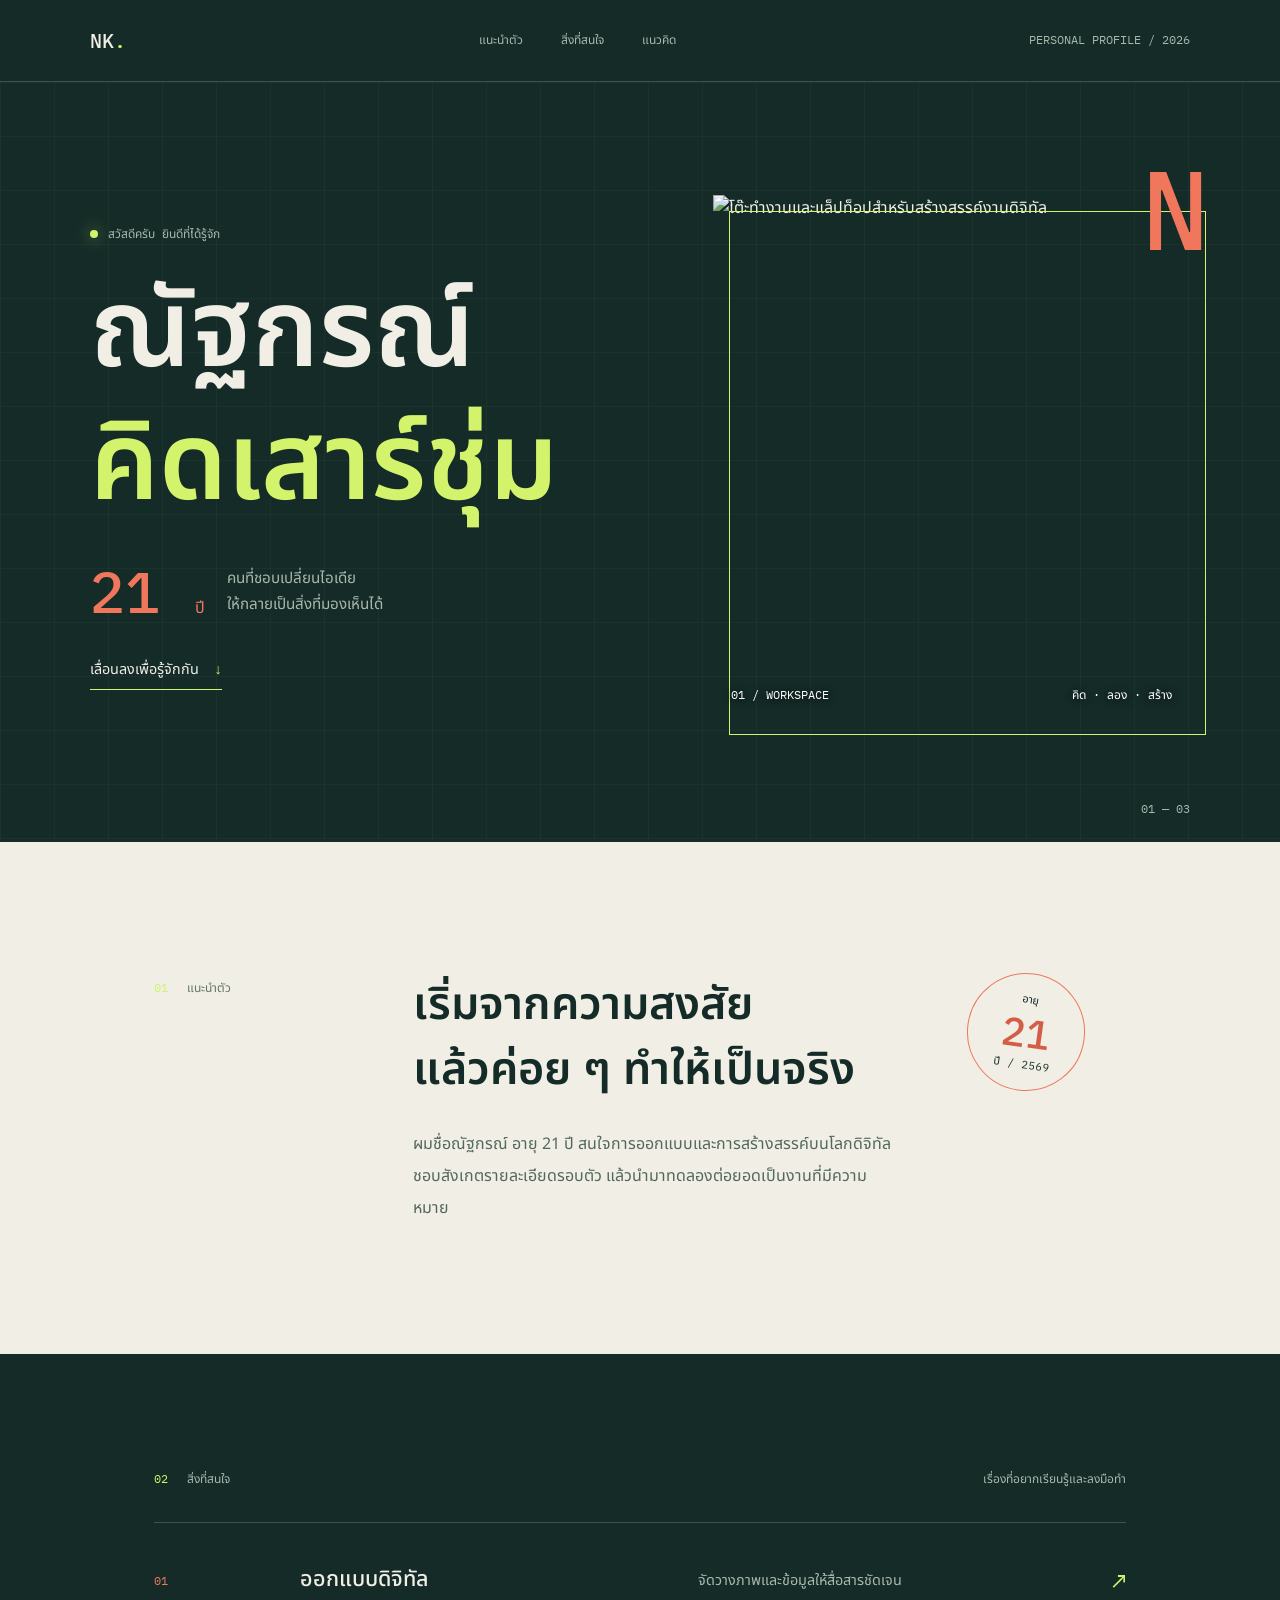
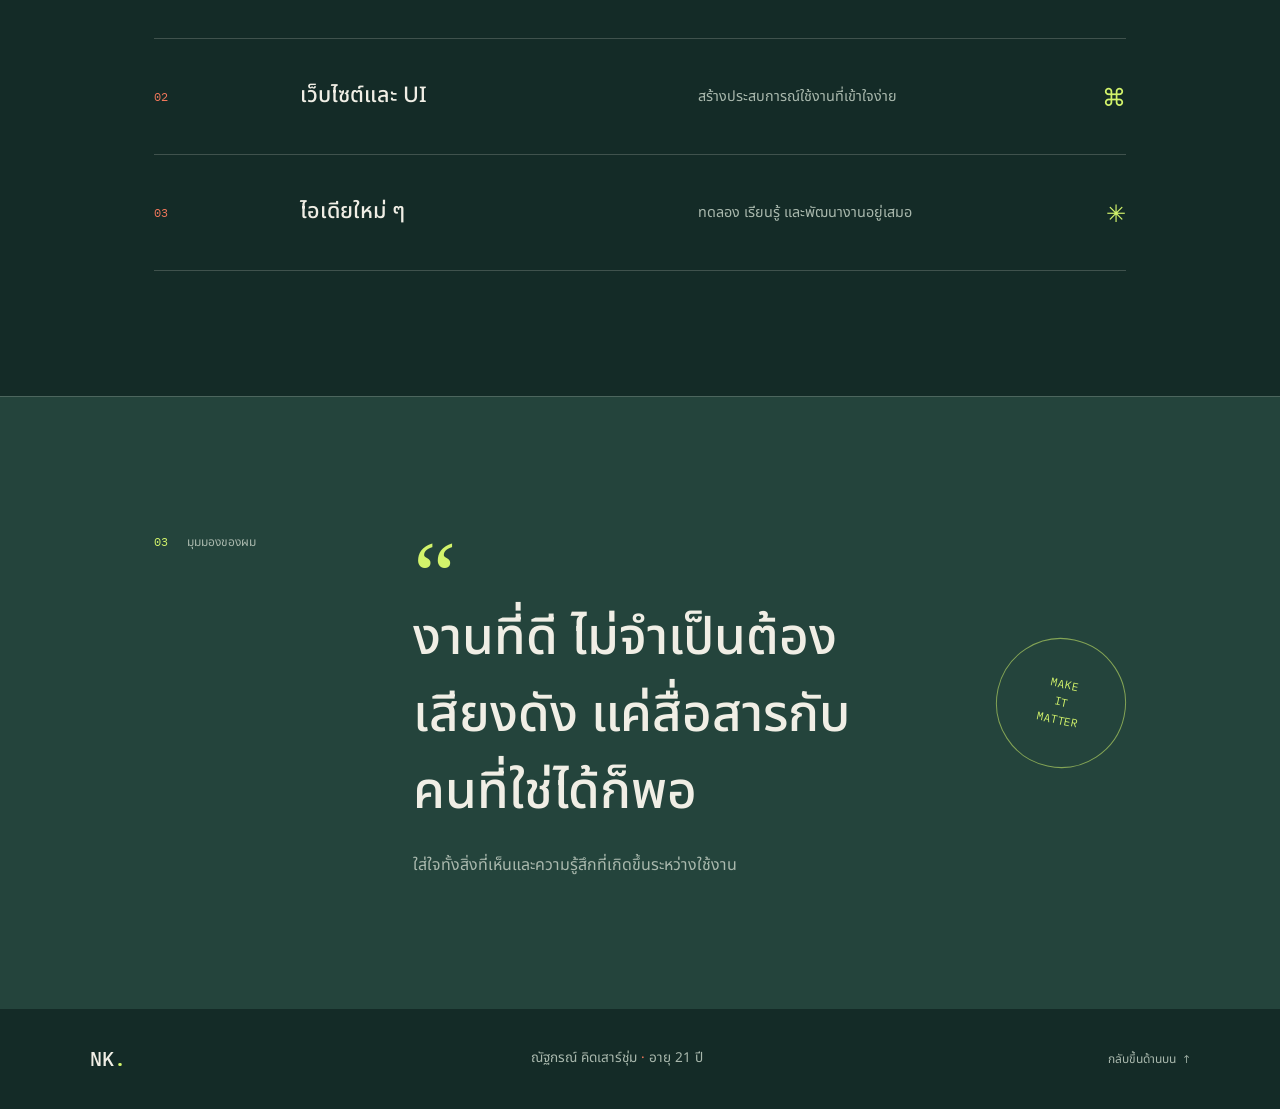
==== LAB2/index.html @ dde83a1d "Add LAB2 personal profile site" ====
<!DOCTYPE html>
<html lang="th">
<head>
  <meta charset="UTF-8">
  <meta name="viewport" content="width=device-width, initial-scale=1.0">
  <meta name="theme-color" content="#142b27">
  <meta name="description" content="พื้นที่แนะนำตัวและความสนใจของ ณัฐกรณ์ คิดเสาร์ชุ่ม">
  <title>ณัฐกรณ์ คิดเสาร์ชุ่ม — พื้นที่ส่วนตัว</title>
  <link rel="preconnect" href="https://fonts.googleapis.com">
  <link rel="preconnect" href="https://fonts.gstatic.com" crossorigin>
  <link href="https://fonts.googleapis.com/css2?family=IBM+Plex+Mono:wght@400;500&family=Noto+Sans+Thai:wght@400;500;600;700&display=swap" rel="stylesheet">
  <link rel="stylesheet" href="style.css">
</head>
<body>
  <header class="site-header">
    <a class="wordmark" href="#top" aria-label="กลับไปด้านบน">NK<span>.</span></a>
    <nav aria-label="เมนูหลัก">
      <a href="#about">แนะนำตัว</a>
      <a href="#interests">สิ่งที่สนใจ</a>
      <a href="#thought">แนวคิด</a>
    </nav>
    <span class="header-note">PERSONAL PROFILE / 2026</span>
  </header>

  <main id="top">
    <section class="hero" aria-labelledby="hero-title">
      <div class="hero-copy">
        <p class="eyebrow"><span class="status-dot"></span> สวัสดีครับ ยินดีที่ได้รู้จัก</p>
        <h1 id="hero-title">ณัฐกรณ์<br><span>คิดเสาร์ชุ่ม</span></h1>
        <div class="hero-meta">
          <span class="age">21 <small>ปี</small></span>
          <p>คนที่ชอบเปลี่ยนไอเดีย<br>ให้กลายเป็นสิ่งที่มองเห็นได้</p>
        </div>
        <a class="text-link" href="#about">เลื่อนลงเพื่อรู้จักกัน <span aria-hidden="true">↓</span></a>
      </div>
      <figure class="hero-visual">
        <img src="https://images.unsplash.com/photo-1498050108023-c5249f4df085?auto=format&fit=crop&w=1200&q=85" alt="โต๊ะทำงานและแล็ปท็อปสำหรับสร้างสรรค์งานดิจิทัล">
        <figcaption><span>01 / WORKSPACE</span><span>คิด · ลอง · สร้าง</span></figcaption>
        <span class="visual-mark" aria-hidden="true">N</span>
      </figure>
      <span class="hero-index" aria-hidden="true">01 — 03</span>
    </section>

    <section class="intro section-grid" id="about">
      <p class="section-label"><span>01</span> แนะนำตัว</p>
      <div class="intro-copy">
        <h2>เริ่มจากความสงสัย<br>แล้วค่อย ๆ ทำให้เป็นจริง</h2>
        <p>ผมชื่อณัฐกรณ์ อายุ 21 ปี สนใจการออกแบบและการสร้างสรรค์บนโลกดิจิทัล ชอบสังเกตรายละเอียดรอบตัว แล้วนำมาทดลองต่อยอดเป็นงานที่มีความหมาย</p>
      </div>
      <div class="intro-stamp" aria-label="อายุ 21 ปี"><span>อายุ</span><strong>21</strong><span>ปี / 2569</span></div>
    </section>

    <section class="interests" id="interests">
      <div class="section-heading">
        <p class="section-label"><span>02</span> สิ่งที่สนใจ</p>
        <p class="section-aside">เรื่องที่อยากเรียนรู้และลงมือทำ</p>
      </div>
      <div class="interest-list">
        <article class="interest-row">
          <span class="interest-number">01</span>
          <h3>ออกแบบดิจิทัล</h3>
          <p>จัดวางภาพและข้อมูลให้สื่อสารชัดเจน</p>
          <span class="interest-symbol" aria-hidden="true">↗</span>
        </article>
        <article class="interest-row">
          <span class="interest-number">02</span>
          <h3>เว็บไซต์และ UI</h3>
          <p>สร้างประสบการณ์ใช้งานที่เข้าใจง่าย</p>
          <span class="interest-symbol" aria-hidden="true">⌘</span>
        </article>
        <article class="interest-row">
          <span class="interest-number">03</span>
          <h3>ไอเดียใหม่ ๆ</h3>
          <p>ทดลอง เรียนรู้ และพัฒนางานอยู่เสมอ</p>
          <span class="interest-symbol" aria-hidden="true">✳</span>
        </article>
      </div>
    </section>

    <section class="thought section-grid" id="thought">
      <p class="section-label"><span>03</span> มุมมองของผม</p>
      <div class="thought-copy">
        <span class="quote-mark" aria-hidden="true">“</span>
        <blockquote>งานที่ดี ไม่จำเป็นต้องเสียงดัง แค่สื่อสารกับคนที่ใช่ได้ก็พอ</blockquote>
        <p>ใส่ใจทั้งสิ่งที่เห็นและความรู้สึกที่เกิดขึ้นระหว่างใช้งาน</p>
      </div>
      <span class="thought-orbit" aria-hidden="true">MAKE<br>IT<br>MATTER</span>
    </section>
  </main>

  <footer class="site-footer">
    <a class="wordmark" href="#top">NK<span>.</span></a>
    <p>ณัฐกรณ์ คิดเสาร์ชุ่ม <span>·</span> อายุ 21 ปี</p>
    <a class="back-top" href="#top">กลับขึ้นด้านบน ↑</a>
  </footer>
</body>
</html>
---- LAB2/style.css ----
:root {
  --ink: #142b27;
  --ink-soft: #24443c;
  --paper: #f0eee5;
  --muted: #a9b8ad;
  --line: rgba(240, 238, 229, 0.2);
  --lime: #d2f36b;
  --coral: #f0775b;
  --mono: 'IBM Plex Mono', monospace;
  --thai: 'Noto Sans Thai', sans-serif;
}

* { box-sizing: border-box; }

html { scroll-behavior: smooth; }

body {
  margin: 0;
  background: var(--ink);
  color: var(--paper);
  font-family: var(--thai);
  line-height: 1.7;
}

a { color: inherit; }

.site-header {
  min-height: 82px;
  padding: 0 7vw;
  display: flex;
  align-items: center;
  justify-content: space-between;
  border-bottom: 1px solid var(--line);
}

.wordmark {
  text-decoration: none;
  font: 500 1.25rem var(--mono);
  letter-spacing: 0;
}

.wordmark span { color: var(--lime); }

nav { display: flex; gap: clamp(18px, 3vw, 48px); }

nav a, .header-note, .eyebrow, .section-label, .section-aside,
.interest-number, .hero-visual figcaption, .back-top {
  font-family: var(--mono), var(--thai);
  font-size: 0.75rem;
  letter-spacing: 0;
}

nav a { text-decoration: none; color: var(--muted); transition: color 180ms ease; }
nav a:hover, .back-top:hover { color: var(--lime); }
.header-note { color: var(--muted); }

.hero {
  position: relative;
  min-height: min(760px, calc(100svh - 82px));
  padding: 90px 7vw 100px;
  display: grid;
  grid-template-columns: 1.08fr 0.92fr;
  align-items: center;
  gap: 5vw;
  overflow: hidden;
  background-image: linear-gradient(rgba(240, 238, 229, 0.035) 1px, transparent 1px), linear-gradient(90deg, rgba(240, 238, 229, 0.035) 1px, transparent 1px);
  background-size: 54px 54px;
}

.hero-copy { position: relative; z-index: 1; animation: rise-in 700ms ease both; }
.eyebrow { color: var(--muted); display: flex; align-items: center; gap: 10px; margin: 0 0 23px; }
.status-dot { width: 8px; height: 8px; border-radius: 50%; background: var(--lime); box-shadow: 0 0 16px rgba(210, 243, 107, 0.65); }

.hero h1 {
  margin: 0;
  font-size: clamp(3.4rem, 8.5vw, 8rem);
  line-height: 1.22;
  font-weight: 600;
  letter-spacing: 0;
}

.hero h1 span { color: var(--lime); }
.hero-meta { display: flex; align-items: center; gap: 22px; margin: 30px 0 36px; }
.age { color: var(--coral); font: 500 3.6rem/1 var(--mono); }
.age small { font: 400 1rem var(--thai); }
.hero-meta p { margin: 0; color: var(--muted); font-size: 0.95rem; }
.text-link { display: inline-flex; gap: 16px; text-decoration: none; border-bottom: 1px solid var(--lime); padding-bottom: 6px; font-size: 0.9rem; }
.text-link span { color: var(--lime); }

.hero-visual {
  position: relative;
  height: clamp(330px, 41vw, 530px);
  margin: 0;
  animation: rise-in 850ms 120ms ease both;
}

.hero-visual::before {
  content: '';
  position: absolute;
  z-index: 1;
  inset: 16px -16px -16px 16px;
  border: 1px solid var(--lime);
  pointer-events: none;
}

.hero-visual img { width: 100%; height: 100%; object-fit: cover; display: block; filter: saturate(0.72); }
.hero-visual figcaption { position: absolute; inset: auto 18px 14px; z-index: 2; display: flex; justify-content: space-between; color: white; text-shadow: 0 1px 8px #000; }
.visual-mark { position: absolute; z-index: 2; top: -43px; right: -19px; color: var(--coral); font: 500 7rem/1 var(--mono); }
.hero-index { position: absolute; right: 7vw; bottom: 26px; color: var(--muted); font: 400 0.72rem var(--mono); }

.section-grid {
  display: grid;
  grid-template-columns: 0.8fr 2fr 0.65fr;
  gap: 5vw;
  padding: 130px 12vw;
  border-top: 1px solid var(--line);
}

.section-label { margin: 5px 0; color: var(--muted); white-space: nowrap; }
.section-label span { color: var(--lime); margin-right: 12px; }
.intro { align-items: start; background: var(--paper); color: var(--ink); }
.intro .section-label { color: #63776b; }
.intro-copy h2 { margin: 0 0 25px; font-size: clamp(1.8rem, 3.5vw, 3.2rem); line-height: 1.45; font-weight: 600; }
.intro-copy p { max-width: 600px; margin: 0; color: #53685d; font-size: 1rem; line-height: 2; }
.intro-stamp { width: 118px; height: 118px; display: flex; flex-direction: column; justify-content: center; align-items: center; border: 1px solid var(--coral); border-radius: 50%; color: var(--ink); transform: rotate(8deg); }
.intro-stamp span { font: 400 0.68rem var(--mono), var(--thai); }
.intro-stamp strong { font: 500 2.5rem/1.2 var(--mono); color: #d45e45; }

.interests { padding: 110px 12vw 125px; }
.section-heading { display: flex; align-items: baseline; justify-content: space-between; padding-bottom: 28px; border-bottom: 1px solid var(--line); }
.section-aside { color: var(--muted); margin: 0; }
.interest-row { min-height: 116px; display: grid; grid-template-columns: 0.45fr 1.35fr 1.3fr 44px; gap: 20px; align-items: center; border-bottom: 1px solid var(--line); transition: padding 180ms ease, color 180ms ease; }
.interest-row:hover { padding-left: 12px; color: var(--lime); }
.interest-number { color: var(--coral); }
.interest-row h3 { margin: 0; font-size: 1.35rem; font-weight: 500; }
.interest-row p { margin: 0; color: var(--muted); font-size: 0.9rem; }
.interest-symbol { color: var(--lime); font: 400 1.5rem var(--mono); text-align: right; }

.thought { position: relative; overflow: hidden; align-items: start; background: var(--ink-soft); }
.thought-copy { position: relative; z-index: 1; }
.quote-mark { display: block; height: 60px; color: var(--lime); font: 6rem/1 Georgia, serif; }
.thought blockquote { max-width: 750px; margin: 14px 0 20px; font-size: clamp(1.8rem, 4vw, 3.6rem); line-height: 1.5; font-weight: 500; }
.thought-copy p { margin: 0; color: var(--muted); }
.thought-orbit { justify-self: end; align-self: center; width: 130px; height: 130px; display: grid; place-content: center; border: 1px solid rgba(210, 243, 107, 0.55); border-radius: 50%; color: var(--lime); text-align: center; font: 400 0.7rem/1.6 var(--mono); transform: rotate(12deg); }

.site-footer { min-height: 100px; display: flex; align-items: center; justify-content: space-between; padding: 24px 7vw; }
.site-footer p { margin: 0; color: var(--muted); font-size: 0.85rem; }
.site-footer p span { color: var(--coral); }
.back-top { text-decoration: none; color: var(--muted); }

@keyframes rise-in {
  from { opacity: 0; transform: translateY(18px); }
  to { opacity: 1; transform: translateY(0); }
}

@media (max-width: 760px) {
  .site-header { min-height: 70px; padding-inline: 6vw; }
  .header-note { display: none; }
  nav { gap: 16px; }
  nav a { font-size: 0.68rem; }
  .hero { min-height: auto; padding: 68px 7vw 82px; grid-template-columns: 1fr; gap: 55px; }
  .hero h1 { font-size: clamp(3.6rem, 14vw, 6rem); }
  .hero-visual { height: min(95vw, 430px); margin-right: 14px; }
  .hero-index { bottom: 20px; }
  .section-grid { grid-template-columns: 1fr; gap: 28px; padding: 76px 8vw; }
  .intro-stamp { width: 100px; height: 100px; justify-self: end; margin-top: -8px; }
  .interests { padding: 76px 8vw 84px; }
  .section-heading { align-items: start; flex-direction: column; gap: 8px; }
  .interest-row { min-height: 106px; grid-template-columns: 32px 1fr 32px; gap: 12px; }
  .interest-row h3 { font-size: 1.1rem; }
  .interest-row p { grid-column: 2; grid-row: 2; align-self: start; font-size: 0.8rem; }
  .interest-symbol { grid-column: 3; grid-row: 1 / 3; }
  .thought { grid-template-columns: 1fr; }
  .thought-orbit { position: absolute; right: 7vw; bottom: 25px; width: 85px; height: 85px; font-size: 0.55rem; opacity: 0.8; }
  .site-footer { padding-inline: 7vw; flex-wrap: wrap; gap: 12px; }
  .site-footer p { order: 3; flex-basis: 100%; }
}

@media (prefers-reduced-motion: reduce) {
  *, *::before, *::after { scroll-behavior: auto !important; animation-duration: 0.01ms !important; transition-duration: 0.01ms !important; }
}
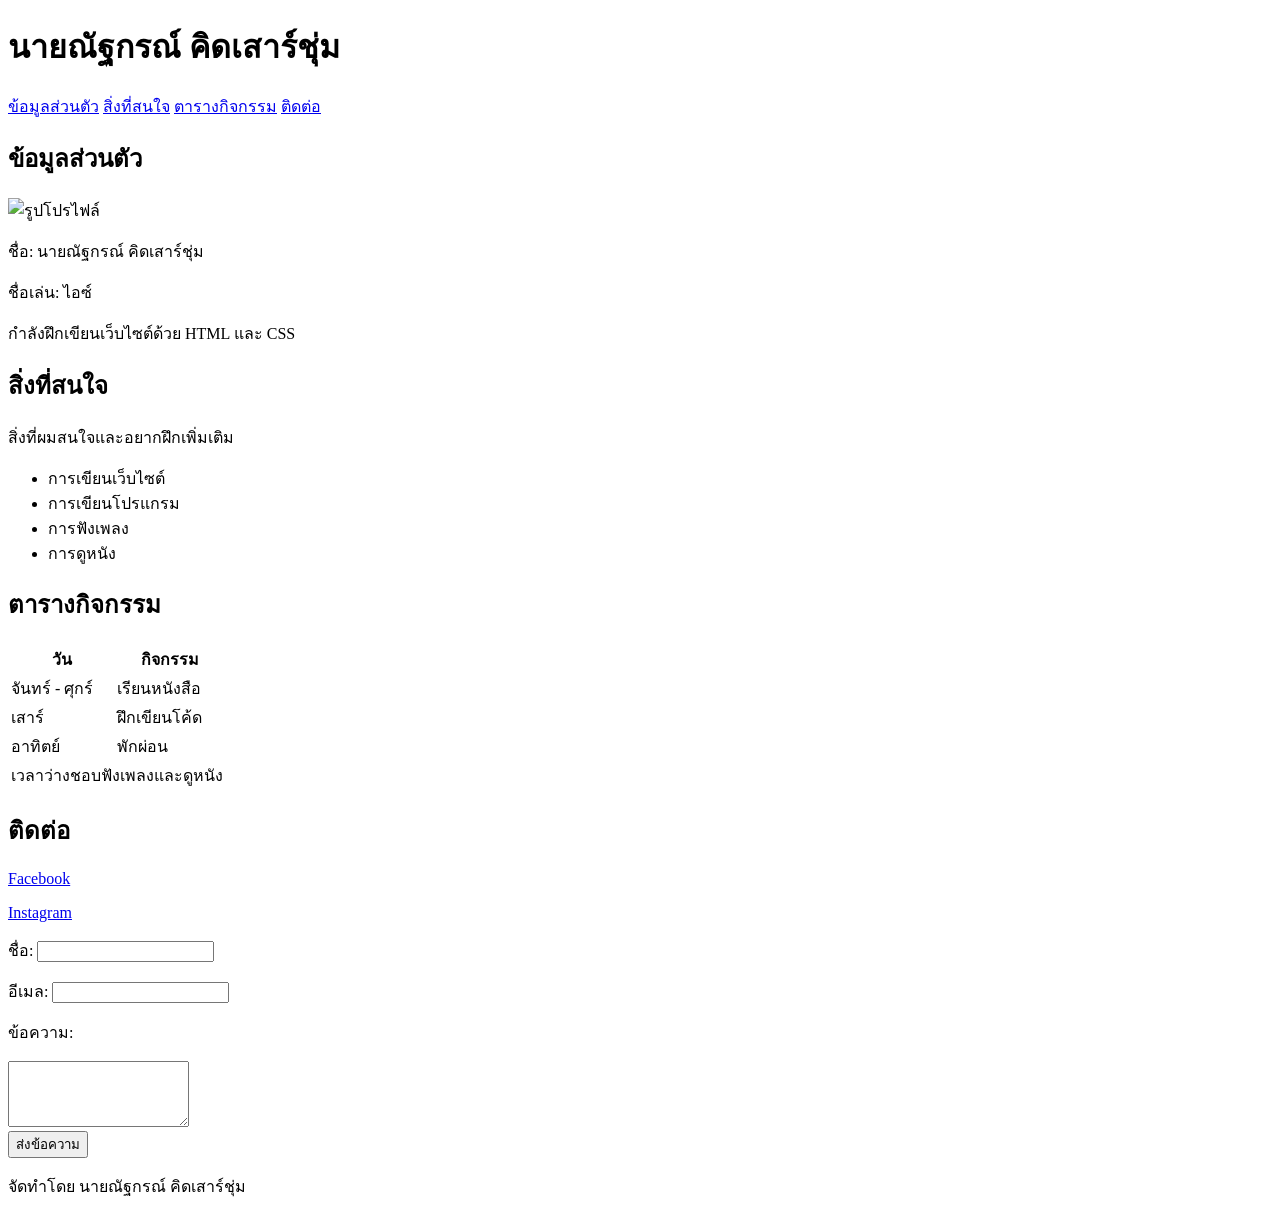
==== commit c58499e6: "Restore LAB2 directory" ====
--- a/LAB2/index.html
+++ b/LAB2/index.html
@@ -1,97 +1,86 @@
-<!DOCTYPE html>
-<html lang="th">
-<head>
-  <meta charset="UTF-8">
-  <meta name="viewport" content="width=device-width, initial-scale=1.0">
-  <meta name="theme-color" content="#142b27">
-  <meta name="description" content="พื้นที่แนะนำตัวและความสนใจของ ณัฐกรณ์ คิดเสาร์ชุ่ม">
-  <title>ณัฐกรณ์ คิดเสาร์ชุ่ม — พื้นที่ส่วนตัว</title>
-  <link rel="preconnect" href="https://fonts.googleapis.com">
-  <link rel="preconnect" href="https://fonts.gstatic.com" crossorigin>
-  <link href="https://fonts.googleapis.com/css2?family=IBM+Plex+Mono:wght@400;500&family=Noto+Sans+Thai:wght@400;500;600;700&display=swap" rel="stylesheet">
-  <link rel="stylesheet" href="style.css">
-</head>
-<body>
-  <header class="site-header">
-    <a class="wordmark" href="#top" aria-label="กลับไปด้านบน">NK<span>.</span></a>
-    <nav aria-label="เมนูหลัก">
-      <a href="#about">แนะนำตัว</a>
-      <a href="#interests">สิ่งที่สนใจ</a>
-      <a href="#thought">แนวคิด</a>
-    </nav>
-    <span class="header-note">PERSONAL PROFILE / 2026</span>
-  </header>
-
-  <main id="top">
-    <section class="hero" aria-labelledby="hero-title">
-      <div class="hero-copy">
-        <p class="eyebrow"><span class="status-dot"></span> สวัสดีครับ ยินดีที่ได้รู้จัก</p>
-        <h1 id="hero-title">ณัฐกรณ์<br><span>คิดเสาร์ชุ่ม</span></h1>
-        <div class="hero-meta">
-          <span class="age">21 <small>ปี</small></span>
-          <p>คนที่ชอบเปลี่ยนไอเดีย<br>ให้กลายเป็นสิ่งที่มองเห็นได้</p>
-        </div>
-        <a class="text-link" href="#about">เลื่อนลงเพื่อรู้จักกัน <span aria-hidden="true">↓</span></a>
-      </div>
-      <figure class="hero-visual">
-        <img src="https://images.unsplash.com/photo-1498050108023-c5249f4df085?auto=format&fit=crop&w=1200&q=85" alt="โต๊ะทำงานและแล็ปท็อปสำหรับสร้างสรรค์งานดิจิทัล">
-        <figcaption><span>01 / WORKSPACE</span><span>คิด · ลอง · สร้าง</span></figcaption>
-        <span class="visual-mark" aria-hidden="true">N</span>
-      </figure>
-      <span class="hero-index" aria-hidden="true">01 — 03</span>
-    </section>
-
-    <section class="intro section-grid" id="about">
-      <p class="section-label"><span>01</span> แนะนำตัว</p>
-      <div class="intro-copy">
-        <h2>เริ่มจากความสงสัย<br>แล้วค่อย ๆ ทำให้เป็นจริง</h2>
-        <p>ผมชื่อณัฐกรณ์ อายุ 21 ปี สนใจการออกแบบและการสร้างสรรค์บนโลกดิจิทัล ชอบสังเกตรายละเอียดรอบตัว แล้วนำมาทดลองต่อยอดเป็นงานที่มีความหมาย</p>
-      </div>
-      <div class="intro-stamp" aria-label="อายุ 21 ปี"><span>อายุ</span><strong>21</strong><span>ปี / 2569</span></div>
-    </section>
-
-    <section class="interests" id="interests">
-      <div class="section-heading">
-        <p class="section-label"><span>02</span> สิ่งที่สนใจ</p>
-        <p class="section-aside">เรื่องที่อยากเรียนรู้และลงมือทำ</p>
-      </div>
-      <div class="interest-list">
-        <article class="interest-row">
-          <span class="interest-number">01</span>
-          <h3>ออกแบบดิจิทัล</h3>
-          <p>จัดวางภาพและข้อมูลให้สื่อสารชัดเจน</p>
-          <span class="interest-symbol" aria-hidden="true">↗</span>
-        </article>
-        <article class="interest-row">
-          <span class="interest-number">02</span>
-          <h3>เว็บไซต์และ UI</h3>
-          <p>สร้างประสบการณ์ใช้งานที่เข้าใจง่าย</p>
-          <span class="interest-symbol" aria-hidden="true">⌘</span>
-        </article>
-        <article class="interest-row">
-          <span class="interest-number">03</span>
-          <h3>ไอเดียใหม่ ๆ</h3>
-          <p>ทดลอง เรียนรู้ และพัฒนางานอยู่เสมอ</p>
-          <span class="interest-symbol" aria-hidden="true">✳</span>
-        </article>
-      </div>
-    </section>
-
-    <section class="thought section-grid" id="thought">
-      <p class="section-label"><span>03</span> มุมมองของผม</p>
-      <div class="thought-copy">
-        <span class="quote-mark" aria-hidden="true">“</span>
-        <blockquote>งานที่ดี ไม่จำเป็นต้องเสียงดัง แค่สื่อสารกับคนที่ใช่ได้ก็พอ</blockquote>
-        <p>ใส่ใจทั้งสิ่งที่เห็นและความรู้สึกที่เกิดขึ้นระหว่างใช้งาน</p>
-      </div>
-      <span class="thought-orbit" aria-hidden="true">MAKE<br>IT<br>MATTER</span>
-    </section>
-  </main>
-
-  <footer class="site-footer">
-    <a class="wordmark" href="#top">NK<span>.</span></a>
-    <p>ณัฐกรณ์ คิดเสาร์ชุ่ม <span>·</span> อายุ 21 ปี</p>
-    <a class="back-top" href="#top">กลับขึ้นด้านบน ↑</a>
-  </footer>
-</body>
-</html>+<!DOCTYPE html>
+<html lang="th">
+<head>
+    <meta charset="UTF-8">
+    <title>แนะนำตัว</title>
+    <link rel="stylesheet" href="style.css">
+</head>
+<body>
+    <!-- ส่วนหัวของเว็บไซต์ -->
+    <header id="main-header">
+        <h1>นายณัฐกรณ์ คิดเสาร์ชุ่ม</h1>
+    </header>
+
+    <nav>
+        <a href="#profile">ข้อมูลส่วนตัว</a>
+        <a href="#interest">สิ่งที่สนใจ</a>
+        <a href="#schedule">ตารางกิจกรรม</a>
+        <a href="#contact">ติดต่อ</a>
+    </nav>
+
+    <main>
+        <section id="profile" class="box">
+            <h2>ข้อมูลส่วนตัว</h2>
+            <img src="IM/ICE.jpg" alt="รูปโปรไฟล์">
+            <p>ชื่อ: นายณัฐกรณ์ คิดเสาร์ชุ่ม</p>
+            <p>ชื่อเล่น: ไอซ์</p>
+            <p class="highlight">กำลังฝึกเขียนเว็บไซต์ด้วย HTML และ CSS</p>
+        </section>
+
+        <section id="interest" class="box">
+            <h2>สิ่งที่สนใจ</h2>
+            <p>สิ่งที่ผมสนใจและอยากฝึกเพิ่มเติม</p>
+            <ul>
+                <li>การเขียนเว็บไซต์</li>
+                <li>การเขียนโปรแกรม</li>
+                <li>การฟังเพลง</li>
+                <li>การดูหนัง</li>
+            </ul>
+        </section>
+
+        <section id="schedule" class="box">
+            <h2>ตารางกิจกรรม</h2>
+            <table>
+                <tr>
+                    <th>วัน</th>
+                    <th>กิจกรรม</th>
+                </tr>
+                <tr>
+                    <td>จันทร์ - ศุกร์</td>
+                    <td>เรียนหนังสือ</td>
+                </tr>
+                <tr>
+                    <td>เสาร์</td>
+                    <td>ฝึกเขียนโค้ด</td>
+                </tr>
+                <tr>
+                    <td>อาทิตย์</td>
+                    <td>พักผ่อน</td>
+                </tr>
+                <tr>
+                    <td colspan="2" class="highlight">เวลาว่างชอบฟังเพลงและดูหนัง</td>
+                </tr>
+            </table>
+        </section>
+
+        <!-- ส่วนติดต่อและฟอร์ม -->
+        <section id="contact" class="box">
+            <h2>ติดต่อ</h2>
+            <p><a href="https://www.facebook.com/nutthakorn.kidsaochoom.7?locale=th_TH" target="_blank">Facebook</a></p>
+            <p><a href="https://www.instagram.com/ii_xce" target="_blank">Instagram</a></p>
+
+            <form>
+                <p>ชื่อ: <input type="text" name="name"></p>
+                <p>อีเมล: <input type="email" name="email"></p>
+                <p>ข้อความ:</p>
+                <textarea name="message" rows="4"></textarea><br>
+                <button type="submit">ส่งข้อความ</button>
+            </form>
+        </section>
+    </main>
+
+    <footer>
+        <p>จัดทำโดย นายณัฐกรณ์ คิดเสาร์ชุ่ม</p>
+    </footer>
+</body>
+</html>
